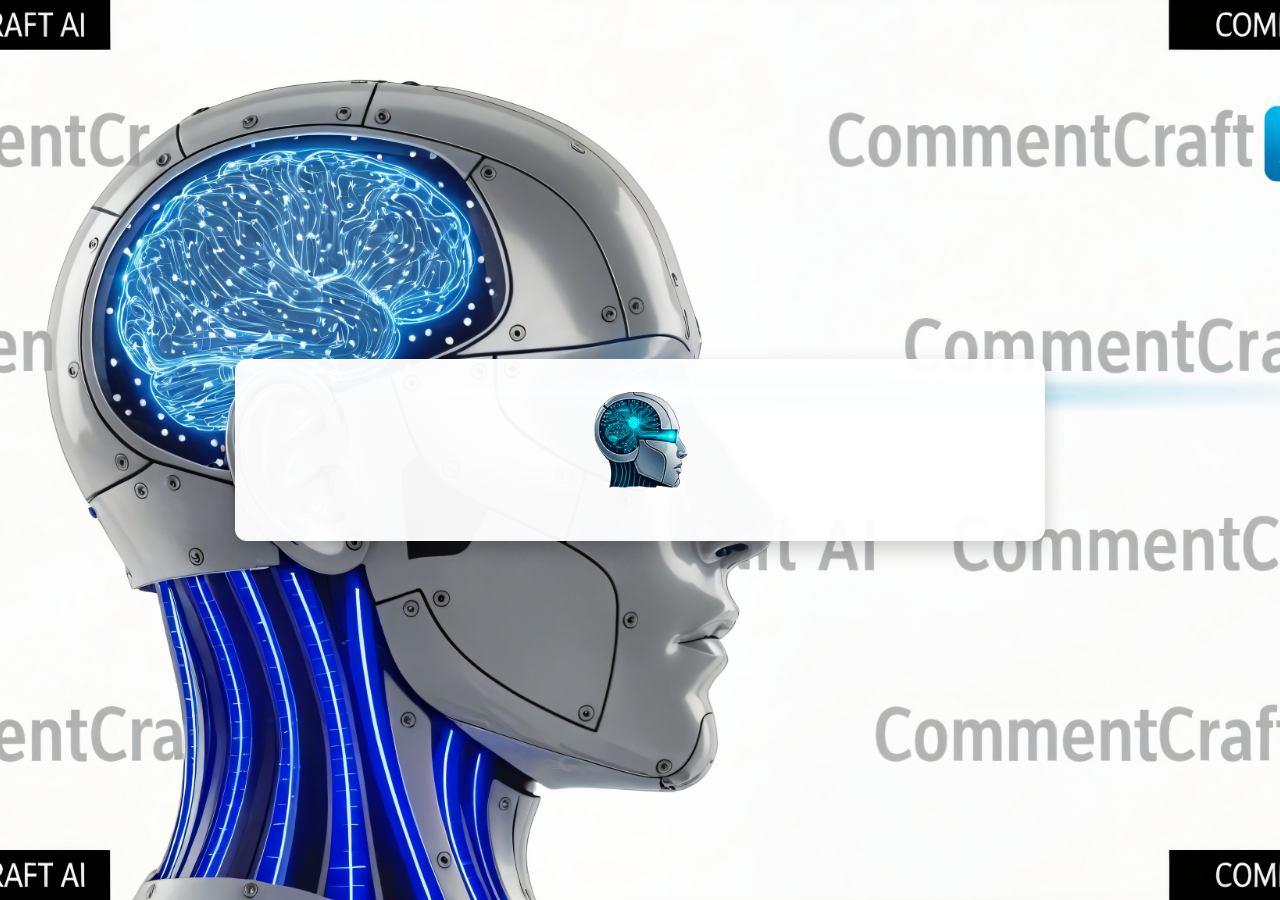
==== index.html @ c4860425 "Add files via upload" ====
<!DOCTYPE html>
<html lang="en">
<head>
    <meta charset="UTF-8">
    <meta name="viewport" content="width=device-width, initial-scale=1.0">
    <title>CommentCraft AI - Smart YouTube Assistant</title>
    <script src="https://cdn.paddle.com/paddle/v2/paddle.js"></script>
    <style>
        body {
            font-family: 'Segoe UI', Tahoma, Geneva, Verdana, sans-serif;
            line-height: 1.5; /* Трохи зменшив висоту рядка */
            margin: 0; padding: 0;
            color: #333;
            background-image: url('images/background.jpg');
            background-size: cover; background-position: center; background-attachment: fixed;
            min-height: 100vh;
            display: flex; flex-direction: column; align-items: center; justify-content: center; /* Центруємо по вертикалі */
        }
        .container {
            background-color: rgba(255, 255, 255, 0.96);
            padding: 30px; /* Зменшив відступи контейнера */
            border-radius: 12px;
            box-shadow: 0 8px 20px rgba(0,0,0,0.2);
            max-width: 750px; /* Трохи зменшив ширину */
            width: 90%;
            margin: 20px;
            text-align: center;
        }
        .logo { max-width: 100px; margin-bottom: 15px; } /* Зменшив лого і відступ */
        h1 { color: #2c3e50; margin: 0 0 5px 0; font-size: 1.8em; } /* Компактніший заголовок */
        .subtitle { color: #555; font-size: 1.1em; margin: 0 0 25px 0; }
        
        /* --- НОВИЙ БЛОК: Сітка для двох колонок --- */
        .content-grid {
            display: flex;
            justify-content: center;
            align-items: stretch;
            gap: 30px; /* Відстань між колонками */
            margin-bottom: 25px;
            text-align: left;
        }
        /* Ліва колонка (Переваги) */
        .features-col {
            flex: 1; /* Займає доступний простір */
        }
        .features-col h3 { margin-top: 0; color: #2c3e50; }
        .features-col ul { padding-left: 20px; margin: 10px 0; }
        .features-col li { margin-bottom: 8px; } /* Щільніший список */

        /* Права колонка (Ціна) */
        .pricing-col {
            flex: 0 0 220px; /* Фіксована ширина для картки ціни */
            display: flex; flex-direction: column; justify-content: center;
        }
        .pricing-card {
            background: #f8f9fa; border: 1px solid #e9ecef;
            padding: 20px; border-radius: 8px;
            text-align: center;
            height: 100%; /* Розтягуємо на всю висоту колонки */
            box-sizing: border-box;
        }
        .pricing-card h3 { margin-top: 0; }
        .price { font-size: 2em; color: #28a745; font-weight: bold; line-height: 1.2; }
        /* ----------------------------------------- */

        .instruction { font-weight: 500; margin-bottom: 0; }

        /* Футер */
        .footer {
            margin-top: 20px; padding-top: 15px; /* Зменшив відступи футера */
            border-top: 1px solid #eee; font-size: 0.85em; color: #666;
        }
        .footer p { margin: 5px 0; }
        .footer a { color: #666; text-decoration: none; margin: 0 8px; }
        .footer a:hover { text-decoration: underline; color: #007bff; }

        /* Адаптивність для мобільних (стовпчики стають один під одним) */
        @media (max-width: 650px) {
            .content-grid { flex-direction: column; gap: 20px; text-align: center; }
            .features-col { text-align: left; display: inline-block; }
            .pricing-col { width: 100%; flex: auto; }
        }

        /* Приховані блоки */
        #payment-view { display: none; }
        #landing-view { display: none; }
    </style>
</head>
<body>

    <div class="container">
        <img src="images/logo128.png" alt="CommentCraft AI Logo" class="logo">

        <div id="landing-view">
            <h1>CommentCraft AI</h1>
            <p class="subtitle">The ultimate AI assistant for YouTube.</p>
            
            <div class="content-grid">
                <div class="features-col">
                    <h3>Why Go Premium?</h3>
                    <ul>
                        <li>✅ Unlimited AI Comment Generations</li>
                        <li>✅ Custom AI Styles & Personas</li>
                        <li>✅ <strong>Generate on Video Page & Studio</strong></li>
                        <li>✅ <strong>Smart Native Interface</strong> (Auto-adapts)</li>
                    </ul>
                </div>

                <div class="pricing-col">
                    <div class="pricing-card" id="pricing">
                        <h3>Premium License</h3>
                        <div class="price">$7.99</div>
                        <p>One-time payment.<br>Lifetime access.</p>
                    </div>
                </div>
            </div>

            <p class="instruction">To upgrade, please click the <strong>"Upgrade" button inside the extension</strong>.</p>
            
            <div class="footer">
                <p>
                    <a href="privacy.html">Privacy Policy</a> | 
                    <a href="terms.html">Terms & Conditions</a> | 
                    <a href="refund.html">Refund Policy</a>
                </p>
                <p>Contact: <a href="mailto:wherethesignalmeetssilence@gmail.com">wherethesignalmeetssilence@gmail.com</a> | &copy; 2025 CommentCraft AI</p>
            </div>
        </div>

        <div id="payment-view">
            <h2 id="payment-title">Processing Payment...</h2>
            <p id="payment-status">Please wait, initializing secure checkout via Paddle.</p>
            <div class="footer">
                <p>Secure payments by Paddle.</p>
            </div>
        </div>

    </div>

    <script>
        function setupPaddle() {
            Paddle.Setup({
                // !!! НЕ ЗАБУДЬ ПОВЕРНУТИ СЮДИ СВІЙ LIVE TOKEN !!!
                token: "live_8fdde7bc3caf576067a8e00788a" 
            });

            const urlParams = new URLSearchParams(window.location.search);
            const transactionId = urlParams.get('_ptxn');

            if (transactionId) {
                // --- РЕЖИМ ОПЛАТИ ---
                document.getElementById('landing-view').style.display = 'none';
                document.getElementById('payment-view').style.display = 'block';
                
                console.log('Transaction ID found:', transactionId);
                
                Paddle.Checkout.open({
                    transactionId: transactionId,
                    successCallback: function(data) {
                        document.getElementById('payment-title').innerText = 'Payment Successful!';
                        document.getElementById('payment-status').innerText = 'Your Premium features are now active. You can close this tab.';
                    },
                    closeCallback: function() {
                        document.getElementById('payment-title').innerText = 'Payment Cancelled';
                        document.getElementById('payment-status').innerText = 'Refresh the page to try again.';
                    }
                });
            } else {
                // --- РЕЖИМ ВІТРИНИ (Для перевірки Paddle) ---
                document.getElementById('landing-view').style.display = 'block';
                document.getElementById('payment-view').style.display = 'none';
            }
        }

        if (window.Paddle) {
            setupPaddle();
        } else {
            document.addEventListener('paddle:loaded', setupPaddle, false);
        }
    </script>
</body>
</html>
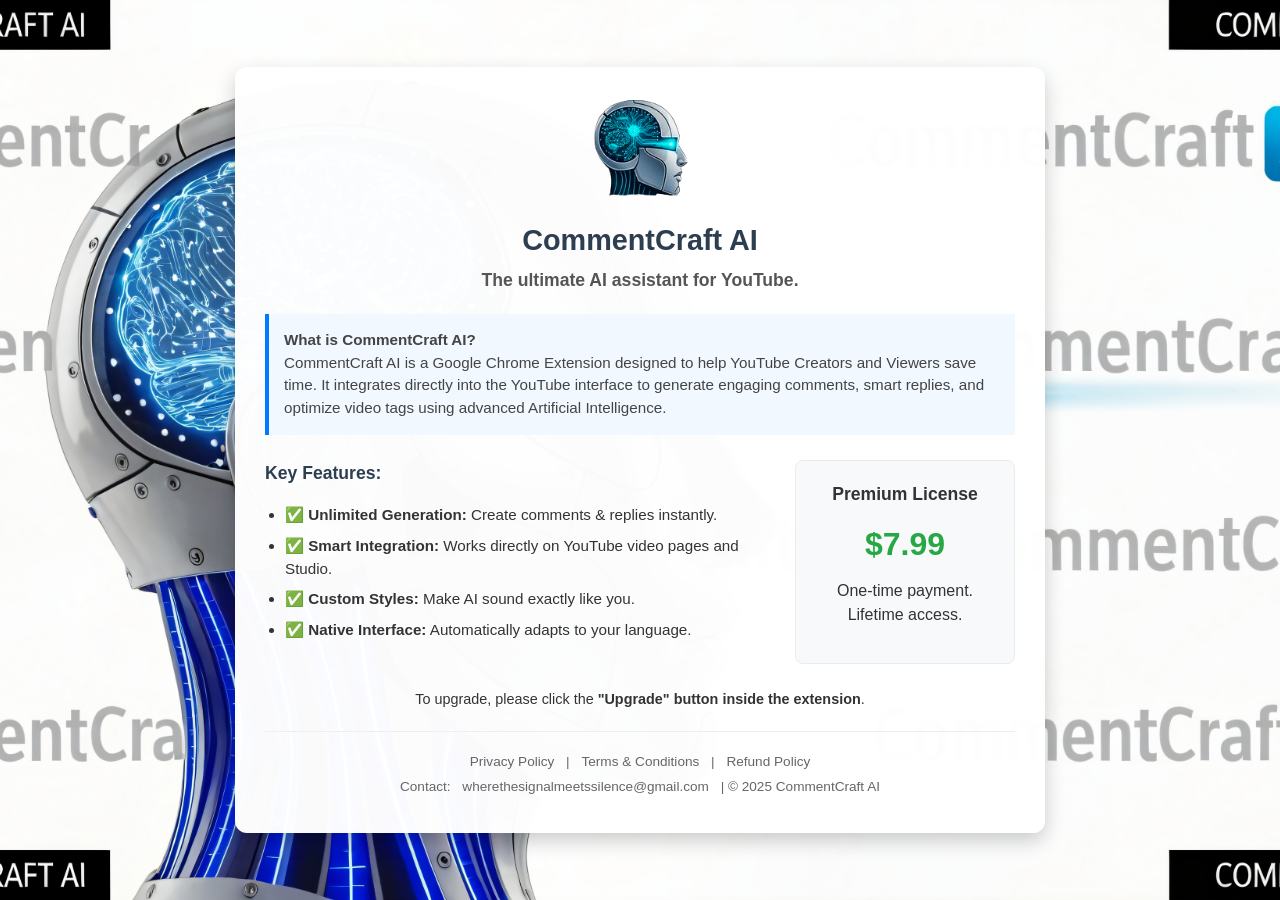
==== commit 66f7466a: "Add files via upload" ====
--- a/index.html
+++ b/index.html
@@ -8,82 +8,87 @@
     <style>
         body {
             font-family: 'Segoe UI', Tahoma, Geneva, Verdana, sans-serif;
-            line-height: 1.5; /* Трохи зменшив висоту рядка */
+            line-height: 1.5;
             margin: 0; padding: 0;
             color: #333;
             background-image: url('images/background.jpg');
             background-size: cover; background-position: center; background-attachment: fixed;
             min-height: 100vh;
-            display: flex; flex-direction: column; align-items: center; justify-content: center; /* Центруємо по вертикалі */
+            display: flex; flex-direction: column; align-items: center; justify-content: center;
         }
         .container {
-            background-color: rgba(255, 255, 255, 0.96);
-            padding: 30px; /* Зменшив відступи контейнера */
+            background-color: rgba(255, 255, 255, 0.98); /* Менш прозорий для чіткості */
+            padding: 30px;
             border-radius: 12px;
             box-shadow: 0 8px 20px rgba(0,0,0,0.2);
-            max-width: 750px; /* Трохи зменшив ширину */
+            max-width: 750px;
             width: 90%;
             margin: 20px;
             text-align: center;
         }
-        .logo { max-width: 100px; margin-bottom: 15px; } /* Зменшив лого і відступ */
-        h1 { color: #2c3e50; margin: 0 0 5px 0; font-size: 1.8em; } /* Компактніший заголовок */
-        .subtitle { color: #555; font-size: 1.1em; margin: 0 0 25px 0; }
+        .logo { max-width: 100px; margin-bottom: 15px; }
+        h1 { color: #2c3e50; margin: 0 0 5px 0; font-size: 1.8em; }
+        .subtitle { color: #555; font-size: 1.1em; margin: 0 0 20px 0; font-weight: bold; }
         
-        /* --- НОВИЙ БЛОК: Сітка для двох колонок --- */
+        /* --- НОВИЙ БЛОК: Опис продукту (Вимога Paddle) --- */
+        .product-description {
+            text-align: left;
+            background-color: #f1f8ff;
+            border-left: 4px solid #007bff;
+            padding: 15px;
+            margin-bottom: 25px;
+            font-size: 0.95em;
+            color: #444;
+        }
+
+        /* Сітка для колонок */
         .content-grid {
             display: flex;
             justify-content: center;
             align-items: stretch;
-            gap: 30px; /* Відстань між колонками */
+            gap: 30px;
             margin-bottom: 25px;
             text-align: left;
         }
-        /* Ліва колонка (Переваги) */
-        .features-col {
-            flex: 1; /* Займає доступний простір */
-        }
-        .features-col h3 { margin-top: 0; color: #2c3e50; }
+        .features-col { flex: 1; }
+        .features-col h3 { margin-top: 0; color: #2c3e50; font-size: 1.1em;}
         .features-col ul { padding-left: 20px; margin: 10px 0; }
-        .features-col li { margin-bottom: 8px; } /* Щільніший список */
+        .features-col li { margin-bottom: 8px; font-size: 0.95em; }
 
-        /* Права колонка (Ціна) */
         .pricing-col {
-            flex: 0 0 220px; /* Фіксована ширина для картки ціни */
+            flex: 0 0 220px;
             display: flex; flex-direction: column; justify-content: center;
         }
         .pricing-card {
             background: #f8f9fa; border: 1px solid #e9ecef;
             padding: 20px; border-radius: 8px;
             text-align: center;
-            height: 100%; /* Розтягуємо на всю висоту колонки */
+            height: 100%;
             box-sizing: border-box;
         }
-        .pricing-card h3 { margin-top: 0; }
+        .pricing-card h3 { margin-top: 0; font-size: 1.1em; }
         .price { font-size: 2em; color: #28a745; font-weight: bold; line-height: 1.2; }
-        /* ----------------------------------------- */
-
-        .instruction { font-weight: 500; margin-bottom: 0; }
+        
+        .instruction { font-weight: 500; margin-bottom: 0; font-size: 0.9em; }
 
         /* Футер */
         .footer {
-            margin-top: 20px; padding-top: 15px; /* Зменшив відступи футера */
+            margin-top: 20px; padding-top: 15px;
             border-top: 1px solid #eee; font-size: 0.85em; color: #666;
         }
         .footer p { margin: 5px 0; }
         .footer a { color: #666; text-decoration: none; margin: 0 8px; }
         .footer a:hover { text-decoration: underline; color: #007bff; }
 
-        /* Адаптивність для мобільних (стовпчики стають один під одним) */
         @media (max-width: 650px) {
             .content-grid { flex-direction: column; gap: 20px; text-align: center; }
             .features-col { text-align: left; display: inline-block; }
             .pricing-col { width: 100%; flex: auto; }
         }
 
-        /* Приховані блоки */
+        /* --- ВАЖЛИВА ЗМІНА: Відображаємо Landing за замовчуванням --- */
+        #landing-view { display: block; } 
         #payment-view { display: none; }
-        #landing-view { display: none; }
     </style>
 </head>
 <body>
@@ -94,15 +99,20 @@
         <div id="landing-view">
             <h1>CommentCraft AI</h1>
             <p class="subtitle">The ultimate AI assistant for YouTube.</p>
+
+            <div class="product-description">
+                <strong>What is CommentCraft AI?</strong><br>
+                CommentCraft AI is a Google Chrome Extension designed to help YouTube Creators and Viewers save time. It integrates directly into the YouTube interface to generate engaging comments, smart replies, and optimize video tags using advanced Artificial Intelligence.
+            </div>
             
             <div class="content-grid">
                 <div class="features-col">
-                    <h3>Why Go Premium?</h3>
+                    <h3>Key Features:</h3>
                     <ul>
-                        <li>✅ Unlimited AI Comment Generations</li>
-                        <li>✅ Custom AI Styles & Personas</li>
-                        <li>✅ <strong>Generate on Video Page & Studio</strong></li>
-                        <li>✅ <strong>Smart Native Interface</strong> (Auto-adapts)</li>
+                        <li>✅ <strong>Unlimited Generation:</strong> Create comments & replies instantly.</li>
+                        <li>✅ <strong>Smart Integration:</strong> Works directly on YouTube video pages and Studio.</li>
+                        <li>✅ <strong>Custom Styles:</strong> Make AI sound exactly like you.</li>
+                        <li>✅ <strong>Native Interface:</strong> Automatically adapts to your language.</li>
                     </ul>
                 </div>
 
@@ -140,7 +150,6 @@
     <script>
         function setupPaddle() {
             Paddle.Setup({
-                // !!! НЕ ЗАБУДЬ ПОВЕРНУТИ СЮДИ СВІЙ LIVE TOKEN !!!
                 token: "live_8fdde7bc3caf576067a8e00788a" 
             });
 
@@ -148,7 +157,7 @@
             const transactionId = urlParams.get('_ptxn');
 
             if (transactionId) {
-                // --- РЕЖИМ ОПЛАТИ ---
+                // Якщо є транзакція - приховуємо Landing і показуємо оплату
                 document.getElementById('landing-view').style.display = 'none';
                 document.getElementById('payment-view').style.display = 'block';
                 
@@ -165,11 +174,8 @@
                         document.getElementById('payment-status').innerText = 'Refresh the page to try again.';
                     }
                 });
-            } else {
-                // --- РЕЖИМ ВІТРИНИ (Для перевірки Paddle) ---
-                document.getElementById('landing-view').style.display = 'block';
-                document.getElementById('payment-view').style.display = 'none';
-            }
+            } 
+            // Якщо транзакції немає - ми нічого не робимо, бо Landing вже visible (display: block)
         }
 
         if (window.Paddle) {
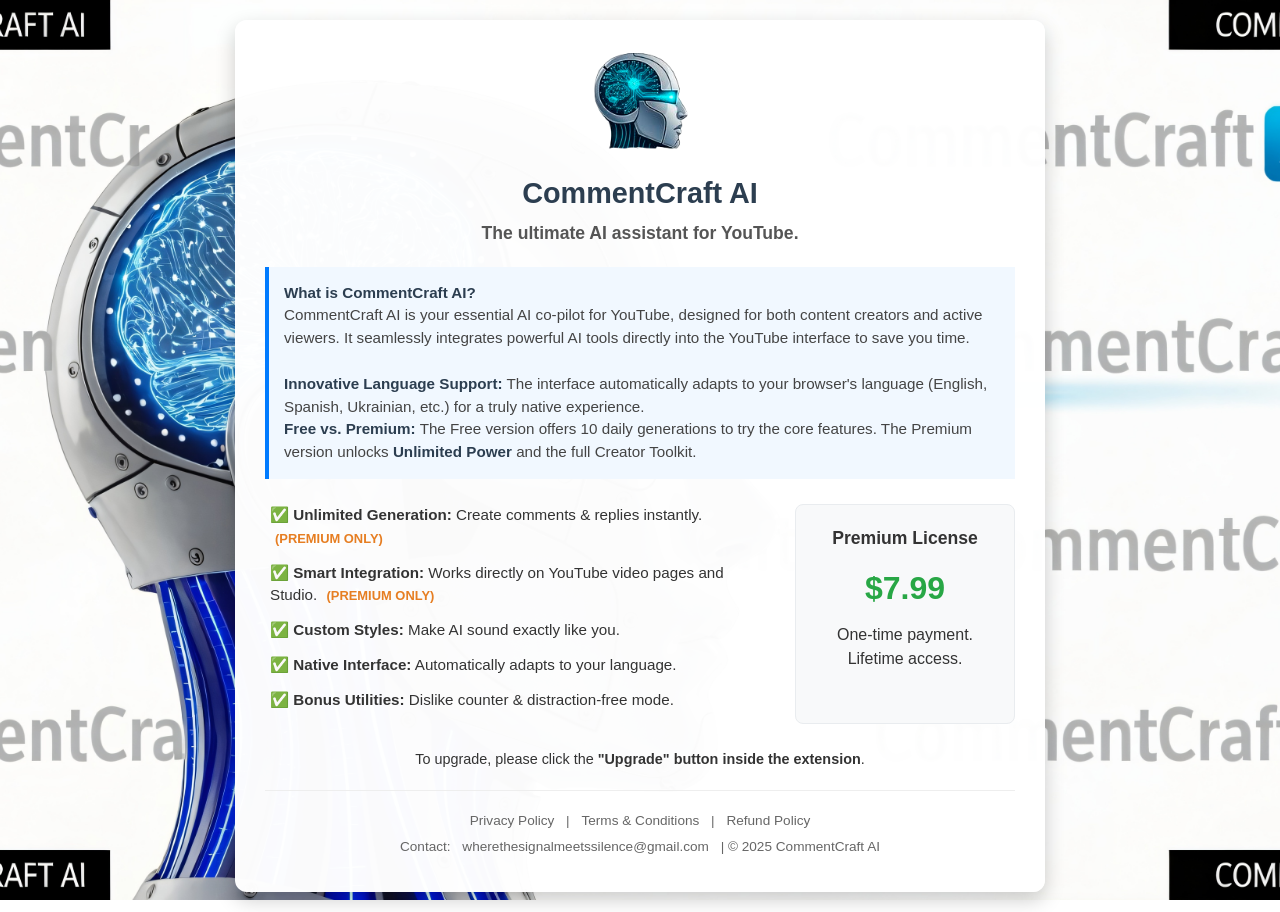
==== commit 2217d88a: "Add files via upload" ====
--- a/index.html
+++ b/index.html
@@ -17,7 +17,7 @@
             display: flex; flex-direction: column; align-items: center; justify-content: center;
         }
         .container {
-            background-color: rgba(255, 255, 255, 0.98); /* Менш прозорий для чіткості */
+            background-color: rgba(255, 255, 255, 0.98);
             padding: 30px;
             border-radius: 12px;
             box-shadow: 0 8px 20px rgba(0,0,0,0.2);
@@ -30,7 +30,7 @@
         h1 { color: #2c3e50; margin: 0 0 5px 0; font-size: 1.8em; }
         .subtitle { color: #555; font-size: 1.1em; margin: 0 0 20px 0; font-weight: bold; }
         
-        /* --- НОВИЙ БЛОК: Опис продукту (Вимога Paddle) --- */
+        /* --- Опис продукту --- */
         .product-description {
             text-align: left;
             background-color: #f1f8ff;
@@ -40,6 +40,7 @@
             font-size: 0.95em;
             color: #444;
         }
+        .product-description strong { color: #2c3e50; }
 
         /* Сітка для колонок */
         .content-grid {
@@ -50,10 +51,18 @@
             margin-bottom: 25px;
             text-align: left;
         }
-        .features-col { flex: 1; }
-        .features-col h3 { margin-top: 0; color: #2c3e50; font-size: 1.1em;}
-        .features-col ul { padding-left: 20px; margin: 10px 0; }
-        .features-col li { margin-bottom: 8px; font-size: 0.95em; }
+        .features-col { flex: 1; display: flex; align-items: center; }
+        .features-col ul { padding-left: 5px; margin: 0; list-style: none; }
+        .features-col li { margin-bottom: 12px; font-size: 0.95em; }
+        
+        /* Стиль для мітки Premium Only */
+        .premium-tag {
+            color: #e67e22; /* Помаранчевий колір */
+            font-weight: bold;
+            font-size: 0.85em;
+            margin-left: 5px;
+            text-transform: uppercase;
+        }
 
         .pricing-col {
             flex: 0 0 220px;
@@ -82,11 +91,10 @@
 
         @media (max-width: 650px) {
             .content-grid { flex-direction: column; gap: 20px; text-align: center; }
-            .features-col { text-align: left; display: inline-block; }
+            .features-col { text-align: left; display: block; }
             .pricing-col { width: 100%; flex: auto; }
         }
 
-        /* --- ВАЖЛИВА ЗМІНА: Відображаємо Landing за замовчуванням --- */
         #landing-view { display: block; } 
         #payment-view { display: none; }
     </style>
@@ -102,17 +110,19 @@
 
             <div class="product-description">
                 <strong>What is CommentCraft AI?</strong><br>
-                CommentCraft AI is a Google Chrome Extension designed to help YouTube Creators and Viewers save time. It integrates directly into the YouTube interface to generate engaging comments, smart replies, and optimize video tags using advanced Artificial Intelligence.
+                CommentCraft AI is your essential AI co-pilot for YouTube, designed for both content creators and active viewers. It seamlessly integrates powerful AI tools directly into the YouTube interface to save you time.<br><br>
+                <strong>Innovative Language Support:</strong> The interface automatically adapts to your browser's language (English, Spanish, Ukrainian, etc.) for a truly native experience.<br>
+                <strong>Free vs. Premium:</strong> The Free version offers 10 daily generations to try the core features. The Premium version unlocks <strong>Unlimited Power</strong> and the full Creator Toolkit.
             </div>
             
             <div class="content-grid">
                 <div class="features-col">
-                    <h3>Key Features:</h3>
                     <ul>
-                        <li>✅ <strong>Unlimited Generation:</strong> Create comments & replies instantly.</li>
-                        <li>✅ <strong>Smart Integration:</strong> Works directly on YouTube video pages and Studio.</li>
+                        <li>✅ <strong>Unlimited Generation:</strong> Create comments & replies instantly. <span class="premium-tag">(Premium Only)</span></li>
+                        <li>✅ <strong>Smart Integration:</strong> Works directly on YouTube video pages and Studio. <span class="premium-tag">(Premium Only)</span></li>
                         <li>✅ <strong>Custom Styles:</strong> Make AI sound exactly like you.</li>
                         <li>✅ <strong>Native Interface:</strong> Automatically adapts to your language.</li>
+                        <li>✅ <strong>Bonus Utilities:</strong> Dislike counter & distraction-free mode.</li>
                     </ul>
                 </div>
 
@@ -175,7 +185,6 @@
                     }
                 });
             } 
-            // Якщо транзакції немає - ми нічого не робимо, бо Landing вже visible (display: block)
         }
 
         if (window.Paddle) {
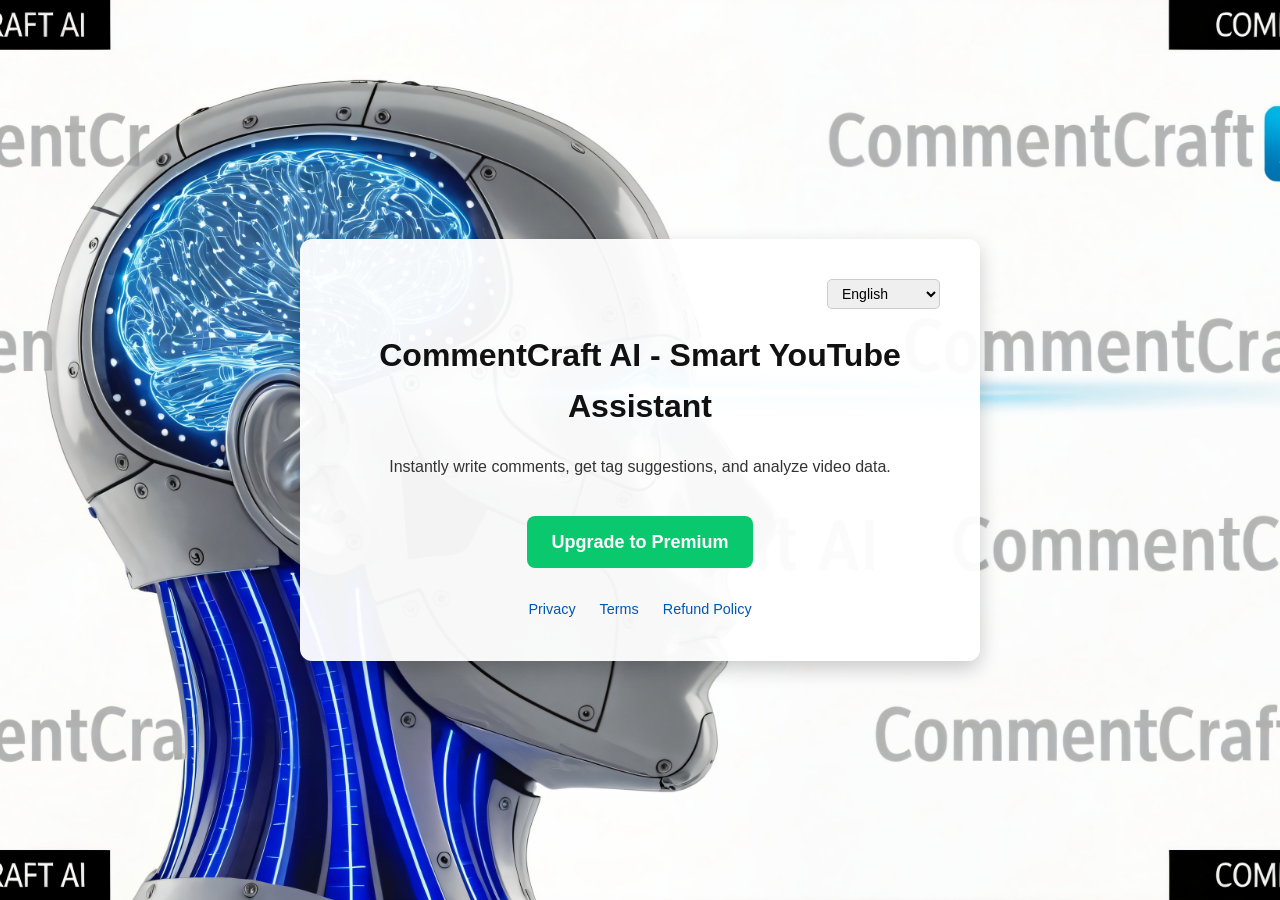
==== commit b9c93475: "Add files via upload" ====
--- a/index.html
+++ b/index.html
@@ -3,195 +3,34 @@
 <head>
     <meta charset="UTF-8">
     <meta name="viewport" content="width=device-width, initial-scale=1.0">
-    <title>CommentCraft AI - Smart YouTube Assistant</title>
-    <script src="https://cdn.paddle.com/paddle/v2/paddle.js"></script>
-    <style>
-        body {
-            font-family: 'Segoe UI', Tahoma, Geneva, Verdana, sans-serif;
-            line-height: 1.5;
-            margin: 0; padding: 0;
-            color: #333;
-            background-image: url('images/background.jpg');
-            background-size: cover; background-position: center; background-attachment: fixed;
-            min-height: 100vh;
-            display: flex; flex-direction: column; align-items: center; justify-content: center;
-        }
-        .container {
-            background-color: rgba(255, 255, 255, 0.98);
-            padding: 30px;
-            border-radius: 12px;
-            box-shadow: 0 8px 20px rgba(0,0,0,0.2);
-            max-width: 750px;
-            width: 90%;
-            margin: 20px;
-            text-align: center;
-        }
-        .logo { max-width: 100px; margin-bottom: 15px; }
-        h1 { color: #2c3e50; margin: 0 0 5px 0; font-size: 1.8em; }
-        .subtitle { color: #555; font-size: 1.1em; margin: 0 0 20px 0; font-weight: bold; }
+    <title>CommentCraft AI</title>
+    <link rel="stylesheet" href="site.css">
+</head>
+<body class="index-container">
+    <div class="index-box">
+        <div class="lang-switcher">
+            <select id="lang-selector">
+                <option value="en">English</option>
+                <option value="uk">Українська</option>
+                <option value="fr">Français</option>
+                <option value="de">Deutsch</option>
+                <option value="pl">Polski</option>
+            </select>
+        </div>
         
-        /* --- Опис продукту --- */
-        .product-description {
-            text-align: left;
-            background-color: #f1f8ff;
-            border-left: 4px solid #007bff;
-            padding: 15px;
-            margin-bottom: 25px;
-            font-size: 0.95em;
-            color: #444;
-        }
-        .product-description strong { color: #2c3e50; }
+        <h1 data-i18n="idx_title">CommentCraft AI</h1>
+        <p data-i18n="idx_desc">Instantly write comments, get tag suggestions, and analyze video data.</p>
+        
+        <a href="#" class="buy-button" data-i18n="idx_btn_buy">Upgrade to Premium</a>
 
-        /* Сітка для колонок */
-        .content-grid {
-            display: flex;
-            justify-content: center;
-            align-items: stretch;
-            gap: 30px;
-            margin-bottom: 25px;
-            text-align: left;
-        }
-        .features-col { flex: 1; display: flex; align-items: center; }
-        .features-col ul { padding-left: 5px; margin: 0; list-style: none; }
-        .features-col li { margin-bottom: 12px; font-size: 0.95em; }
-        
-        /* Стиль для мітки Premium Only */
-        .premium-tag {
-            color: #e67e22; /* Помаранчевий колір */
-            font-weight: bold;
-            font-size: 0.85em;
-            margin-left: 5px;
-            text-transform: uppercase;
-        }
-
-        .pricing-col {
-            flex: 0 0 220px;
-            display: flex; flex-direction: column; justify-content: center;
-        }
-        .pricing-card {
-            background: #f8f9fa; border: 1px solid #e9ecef;
-            padding: 20px; border-radius: 8px;
-            text-align: center;
-            height: 100%;
-            box-sizing: border-box;
-        }
-        .pricing-card h3 { margin-top: 0; font-size: 1.1em; }
-        .price { font-size: 2em; color: #28a745; font-weight: bold; line-height: 1.2; }
-        
-        .instruction { font-weight: 500; margin-bottom: 0; font-size: 0.9em; }
-
-        /* Футер */
-        .footer {
-            margin-top: 20px; padding-top: 15px;
-            border-top: 1px solid #eee; font-size: 0.85em; color: #666;
-        }
-        .footer p { margin: 5px 0; }
-        .footer a { color: #666; text-decoration: none; margin: 0 8px; }
-        .footer a:hover { text-decoration: underline; color: #007bff; }
-
-        @media (max-width: 650px) {
-            .content-grid { flex-direction: column; gap: 20px; text-align: center; }
-            .features-col { text-align: left; display: block; }
-            .pricing-col { width: 100%; flex: auto; }
-        }
-
-        #landing-view { display: block; } 
-        #payment-view { display: none; }
-    </style>
-</head>
-<body>
-
-    <div class="container">
-        <img src="images/logo128.png" alt="CommentCraft AI Logo" class="logo">
-
-        <div id="landing-view">
-            <h1>CommentCraft AI</h1>
-            <p class="subtitle">The ultimate AI assistant for YouTube.</p>
-
-            <div class="product-description">
-                <strong>What is CommentCraft AI?</strong><br>
-                CommentCraft AI is your essential AI co-pilot for YouTube, designed for both content creators and active viewers. It seamlessly integrates powerful AI tools directly into the YouTube interface to save you time.<br><br>
-                <strong>Innovative Language Support:</strong> The interface automatically adapts to your browser's language (English, Spanish, Ukrainian, etc.) for a truly native experience.<br>
-                <strong>Free vs. Premium:</strong> The Free version offers 10 daily generations to try the core features. The Premium version unlocks <strong>Unlimited Power</strong> and the full Creator Toolkit.
-            </div>
-            
-            <div class="content-grid">
-                <div class="features-col">
-                    <ul>
-                        <li>✅ <strong>Unlimited Generation:</strong> Create comments & replies instantly. <span class="premium-tag">(Premium Only)</span></li>
-                        <li>✅ <strong>Smart Integration:</strong> Works directly on YouTube video pages and Studio. <span class="premium-tag">(Premium Only)</span></li>
-                        <li>✅ <strong>Custom Styles:</strong> Make AI sound exactly like you.</li>
-                        <li>✅ <strong>Native Interface:</strong> Automatically adapts to your language.</li>
-                        <li>✅ <strong>Bonus Utilities:</strong> Dislike counter & distraction-free mode.</li>
-                    </ul>
-                </div>
-
-                <div class="pricing-col">
-                    <div class="pricing-card" id="pricing">
-                        <h3>Premium License</h3>
-                        <div class="price">$7.99</div>
-                        <p>One-time payment.<br>Lifetime access.</p>
-                    </div>
-                </div>
-            </div>
-
-            <p class="instruction">To upgrade, please click the <strong>"Upgrade" button inside the extension</strong>.</p>
-            
-            <div class="footer">
-                <p>
-                    <a href="privacy.html">Privacy Policy</a> | 
-                    <a href="terms.html">Terms & Conditions</a> | 
-                    <a href="refund.html">Refund Policy</a>
-                </p>
-                <p>Contact: <a href="mailto:wherethesignalmeetssilence@gmail.com">wherethesignalmeetssilence@gmail.com</a> | &copy; 2025 CommentCraft AI</p>
-            </div>
+        <div class="nav-links">
+            <a href="privacy.html" data-i18n="nav_privacy">Privacy Policy</a>
+            <a href="terms.html" data-i18n="nav_terms">Terms of Service</a>
+            <a href="refund.html" data-i18n="nav_refund">Refund Policy</a>
         </div>
-
-        <div id="payment-view">
-            <h2 id="payment-title">Processing Payment...</h2>
-            <p id="payment-status">Please wait, initializing secure checkout via Paddle.</p>
-            <div class="footer">
-                <p>Secure payments by Paddle.</p>
-            </div>
-        </div>
-
     </div>
 
-    <script>
-        function setupPaddle() {
-            Paddle.Setup({
-                token: "live_8fdde7bc3caf576067a8e00788a" 
-            });
-
-            const urlParams = new URLSearchParams(window.location.search);
-            const transactionId = urlParams.get('_ptxn');
-
-            if (transactionId) {
-                // Якщо є транзакція - приховуємо Landing і показуємо оплату
-                document.getElementById('landing-view').style.display = 'none';
-                document.getElementById('payment-view').style.display = 'block';
-                
-                console.log('Transaction ID found:', transactionId);
-                
-                Paddle.Checkout.open({
-                    transactionId: transactionId,
-                    successCallback: function(data) {
-                        document.getElementById('payment-title').innerText = 'Payment Successful!';
-                        document.getElementById('payment-status').innerText = 'Your Premium features are now active. You can close this tab.';
-                    },
-                    closeCallback: function() {
-                        document.getElementById('payment-title').innerText = 'Payment Cancelled';
-                        document.getElementById('payment-status').innerText = 'Refresh the page to try again.';
-                    }
-                });
-            } 
-        }
-
-        if (window.Paddle) {
-            setupPaddle();
-        } else {
-            document.addEventListener('paddle:loaded', setupPaddle, false);
-        }
-    </script>
+    <script src="translations.js"></script>
+    <script src="language.js"></script>
 </body>
 </html>
--- a/site.css
+++ b/site.css
@@ -0,0 +1,57 @@
+body {
+    font-family: -apple-system, BlinkMacSystemFont, 'Segoe UI', Roboto, Helvetica, Arial, sans-serif;
+    line-height: 1.6;
+    margin: 0;
+    padding: 0;
+    color: #333;
+    background-color: #f9f9f9;
+}
+.page-container {
+    max-width: 800px;
+    margin: 40px auto;
+    padding: 30px;
+    background-color: #fff;
+    border-radius: 12px;
+    box-shadow: 0 4px 15px rgba(0,0,0,0.05);
+}
+.index-container {
+    text-align: center;
+    background-image: url('images/background.jpg');
+    background-size: cover;
+    background-position: center;
+    background-attachment: fixed;
+    min-height: 100vh;
+    display: flex;
+    flex-direction: column;
+    align-items: center;
+    justify-content: center;
+}
+.index-box {
+    background-color: rgba(255, 255, 255, 0.95);
+    padding: 40px;
+    border-radius: 12px;
+    box-shadow: 0 8px 20px rgba(0,0,0,0.2);
+    max-width: 600px;
+    width: 90%;
+}
+h1, h2 { color: #111; }
+h2 { border-bottom: 1px solid #eee; padding-bottom: 5px; margin-top: 30px; }
+.nav-links { margin-top: 30px; font-size: 0.9em; text-align: center; }
+.nav-links a { color: #0056b3; text-decoration: none; margin: 0 10px; }
+.nav-links a:hover { text-decoration: underline; }
+.lang-switcher { text-align: right; margin-bottom: 20px; }
+.lang-switcher select { padding: 5px 10px; border-radius: 5px; border: 1px solid #ccc; font-size: 14px; }
+.buy-button {
+    display: inline-block;
+    background-color: #0ac86e;
+    color: white;
+    padding: 12px 24px;
+    text-decoration: none;
+    font-size: 18px;
+    font-weight: bold;
+    border-radius: 8px;
+    margin-top: 20px;
+    transition: background 0.3s;
+}
+.buy-button:hover { background-color: #08a359; }
+code { background-color: #f4f4f4; padding: 2px 5px; border-radius: 4px; }
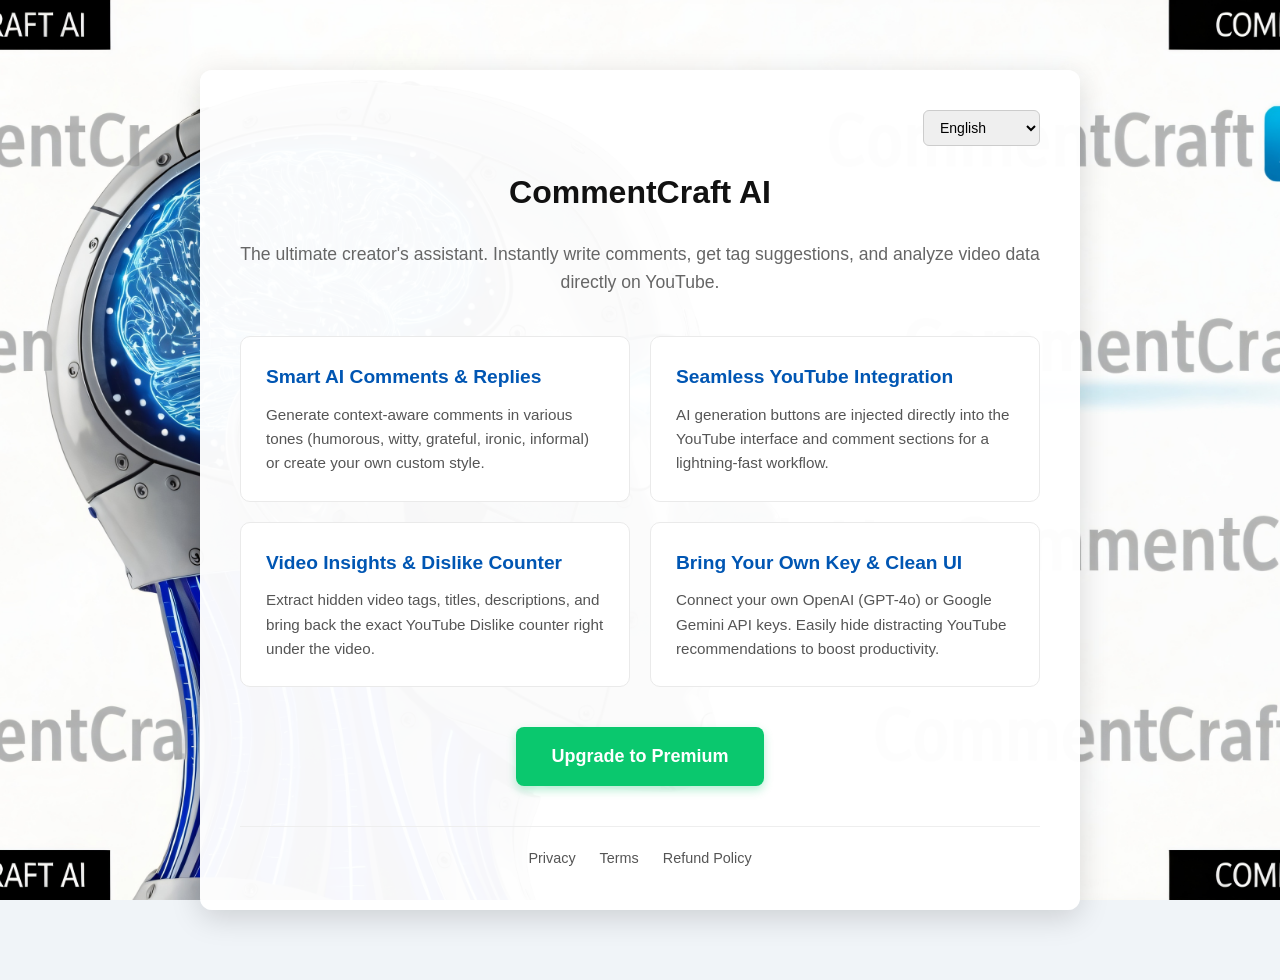
==== commit 6ba751aa: "Add files via upload" ====
--- a/index.html
+++ b/index.html
@@ -19,8 +19,27 @@
         </div>
         
         <h1 data-i18n="idx_title">CommentCraft AI</h1>
-        <p data-i18n="idx_desc">Instantly write comments, get tag suggestions, and analyze video data.</p>
+        <p data-i18n="idx_desc" style="font-size: 1.1em; color: #666;">Instantly write comments, get tag suggestions, and analyze video data directly on YouTube.</p>
         
+        <div class="features-grid">
+            <div class="feature-card">
+                <h3 data-i18n="feat1_title">Smart AI Comments & Replies</h3>
+                <p data-i18n="feat1_desc">Generate context-aware comments in various tones (humorous, witty, grateful, ironic, or your custom style).</p>
+            </div>
+            <div class="feature-card">
+                <h3 data-i18n="feat2_title">Seamless YouTube Integration</h3>
+                <p data-i18n="feat2_desc">AI generation buttons are injected directly into the YouTube player and comment sections for a smooth workflow.</p>
+            </div>
+            <div class="feature-card">
+                <h3 data-i18n="feat3_title">Video Insights & Dislike API</h3>
+                <p data-i18n="feat3_desc">Extract video tags, descriptions, and bring back the hidden YouTube Dislike counter directly on the page.</p>
+            </div>
+            <div class="feature-card">
+                <h3 data-i18n="feat4_title">Bring Your Own Key & Clean UI</h3>
+                <p data-i18n="feat4_desc">Supports your own OpenAI (GPT) or Gemini API keys. Hide distracting YouTube recommendations for better focus.</p>
+            </div>
+        </div>
+
         <a href="#" class="buy-button" data-i18n="idx_btn_buy">Upgrade to Premium</a>
 
         <div class="nav-links">
--- a/site.css
+++ b/site.css
@@ -16,6 +16,7 @@
 }
 .index-container {
     text-align: center;
+    background-color: #f0f4f8; /* Запасний колір, якщо картинка не завантажиться */
     background-image: url('images/background.jpg');
     background-size: cover;
     background-position: center;
@@ -25,33 +26,68 @@
     flex-direction: column;
     align-items: center;
     justify-content: center;
+    padding: 40px 20px;
 }
 .index-box {
-    background-color: rgba(255, 255, 255, 0.95);
+    background-color: rgba(255, 255, 255, 0.97);
     padding: 40px;
     border-radius: 12px;
-    box-shadow: 0 8px 20px rgba(0,0,0,0.2);
-    max-width: 600px;
-    width: 90%;
+    box-shadow: 0 8px 30px rgba(0,0,0,0.15);
+    max-width: 800px;
+    width: 100%;
 }
 h1, h2 { color: #111; }
 h2 { border-bottom: 1px solid #eee; padding-bottom: 5px; margin-top: 30px; }
-.nav-links { margin-top: 30px; font-size: 0.9em; text-align: center; }
-.nav-links a { color: #0056b3; text-decoration: none; margin: 0 10px; }
-.nav-links a:hover { text-decoration: underline; }
+.nav-links { margin-top: 40px; font-size: 0.9em; text-align: center; border-top: 1px solid #eee; padding-top: 20px;}
+.nav-links a { color: #555; text-decoration: none; margin: 0 10px; transition: color 0.2s; }
+.nav-links a:hover { color: #0ac86e; text-decoration: none; }
 .lang-switcher { text-align: right; margin-bottom: 20px; }
-.lang-switcher select { padding: 5px 10px; border-radius: 5px; border: 1px solid #ccc; font-size: 14px; }
+.lang-switcher select { padding: 8px 12px; border-radius: 6px; border: 1px solid #ccc; font-size: 14px; cursor: pointer; outline: none;}
+
+/* Нові стилі для сітки можливостей */
+.features-grid {
+    display: grid;
+    grid-template-columns: repeat(auto-fit, minmax(300px, 1fr));
+    gap: 20px;
+    margin-top: 40px;
+    margin-bottom: 30px;
+    text-align: left;
+}
+.feature-card {
+    background: #fff;
+    padding: 25px;
+    border-radius: 10px;
+    border: 1px solid #eaeaea;
+    transition: transform 0.2s, box-shadow 0.2s;
+}
+.feature-card:hover {
+    transform: translateY(-3px);
+    box-shadow: 0 6px 15px rgba(0,0,0,0.08);
+}
+.feature-card h3 {
+    margin-top: 0;
+    color: #0056b3;
+    font-size: 1.2em;
+    margin-bottom: 10px;
+}
+.feature-card p {
+    margin: 0;
+    font-size: 0.95em;
+    color: #555;
+}
+
 .buy-button {
     display: inline-block;
     background-color: #0ac86e;
     color: white;
-    padding: 12px 24px;
+    padding: 15px 35px;
     text-decoration: none;
     font-size: 18px;
     font-weight: bold;
     border-radius: 8px;
-    margin-top: 20px;
-    transition: background 0.3s;
+    margin-top: 10px;
+    transition: background 0.3s, transform 0.1s;
+    box-shadow: 0 4px 10px rgba(10, 200, 110, 0.3);
 }
-.buy-button:hover { background-color: #08a359; }
+.buy-button:hover { background-color: #08a359; transform: translateY(-2px); }
 code { background-color: #f4f4f4; padding: 2px 5px; border-radius: 4px; }
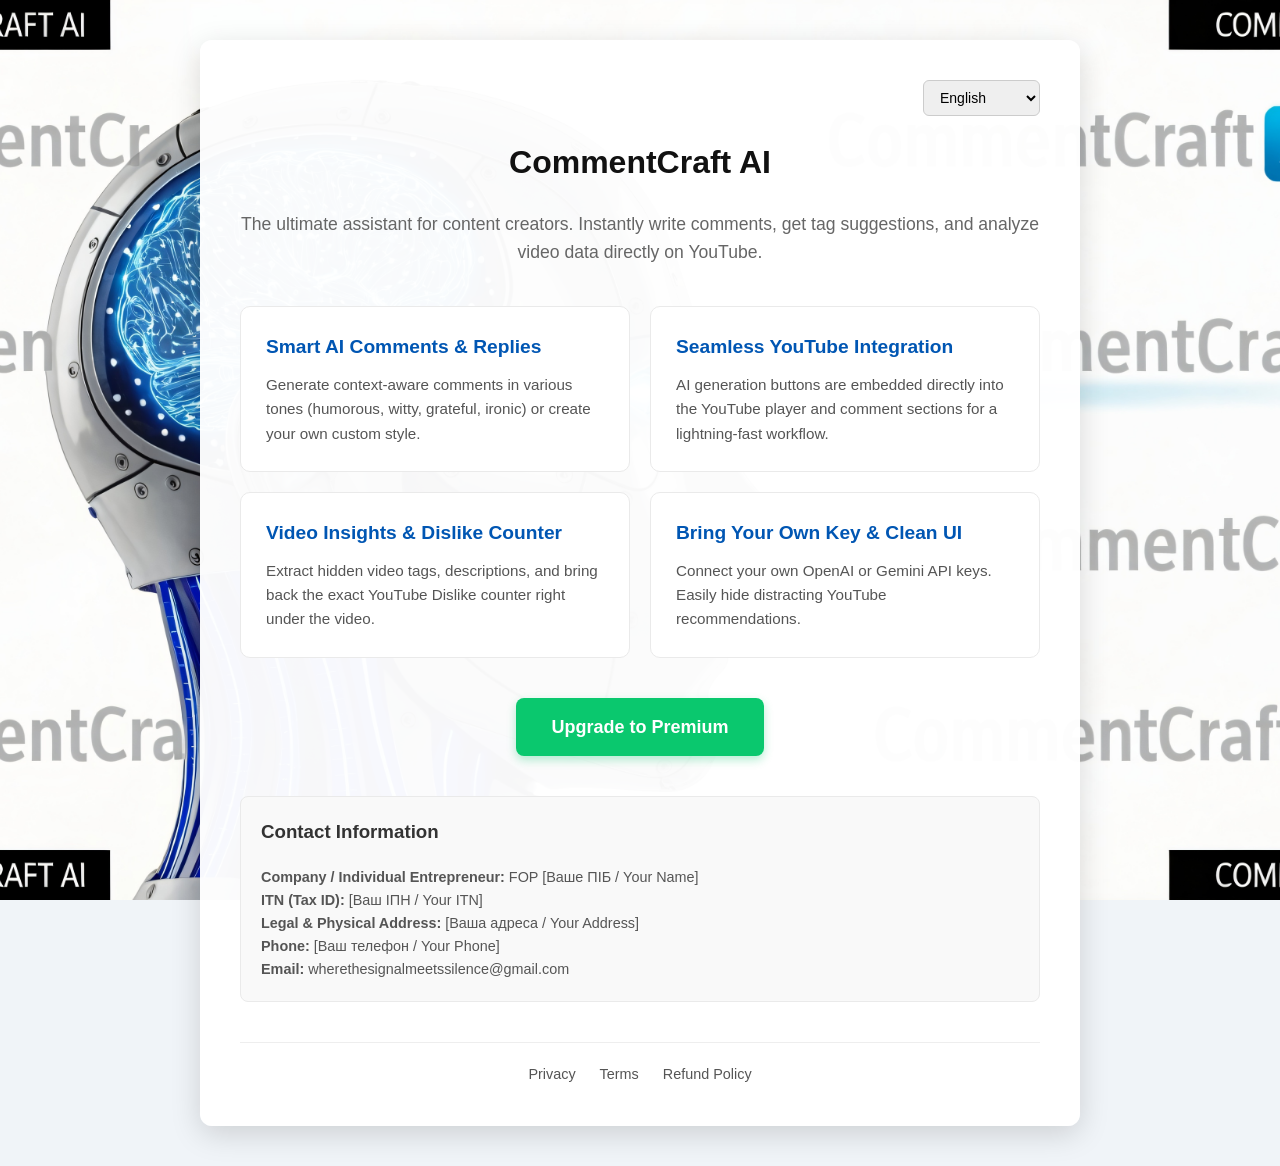
==== commit d36cf261: "Add files via upload" ====
--- a/index.html
+++ b/index.html
@@ -42,6 +42,11 @@
 
         <a href="#" class="buy-button" data-i18n="idx_btn_buy">Upgrade to Premium</a>
 
+        <div style="margin-top: 40px; text-align: left; padding: 20px; background: #f9f9f9; border-radius: 8px; border: 1px solid #eaeaea;">
+            <h3 data-i18n="contact_title" style="margin-top: 0; color: #333;">Contact Information</h3>
+            <p data-i18n="contact_details" style="font-size: 0.9em; color: #555; margin-bottom: 0;"></p>
+        </div>
+
         <div class="nav-links">
             <a href="privacy.html" data-i18n="nav_privacy">Privacy Policy</a>
             <a href="terms.html" data-i18n="nav_terms">Terms of Service</a>
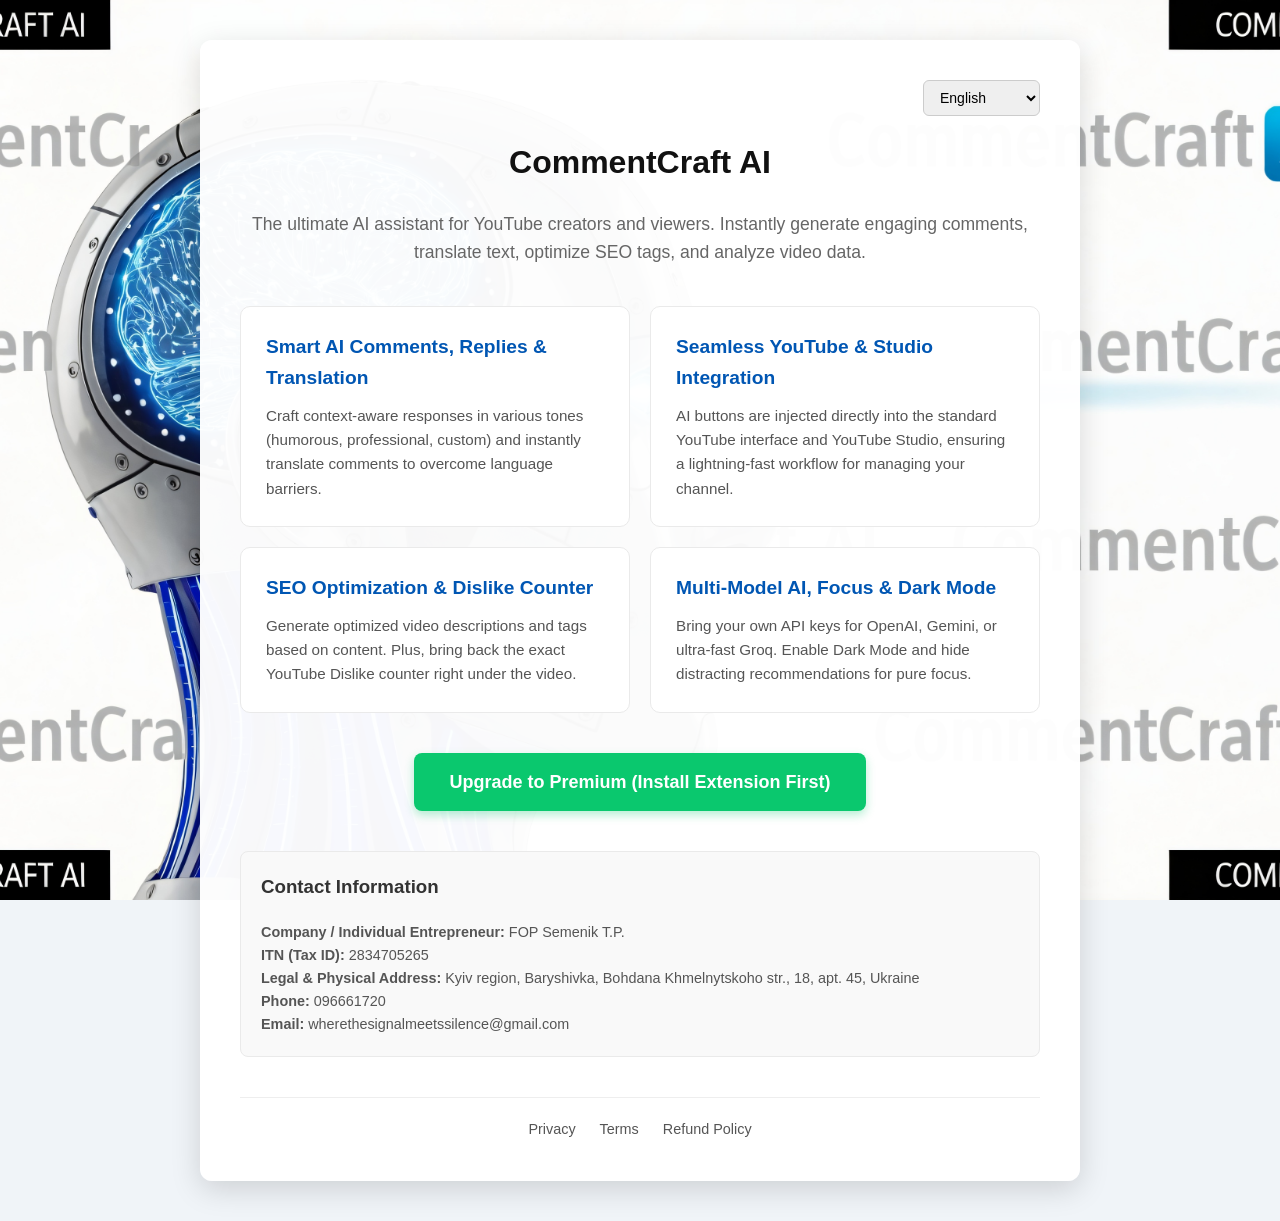
==== commit 75862650: "Add files via upload" ====
--- a/index.html
+++ b/index.html
@@ -40,7 +40,9 @@
             </div>
         </div>
 
-        <a href="#" class="buy-button" data-i18n="idx_btn_buy">Upgrade to Premium</a>
+        <a href="https://chromewebstore.google.com/detail/https://chromewebstore.google.com/detail/commentcraft-ai-youtubers/noalilelennkhaakdagfkkgddkdmmcpj?utm_source=item-share-cb" class="buy-button" target="_blank">
+            <span data-i18n="idx_btn_buy">Upgrade to Premium</span> (Install Extension First)
+        </a>
 
         <div style="margin-top: 40px; text-align: left; padding: 20px; background: #f9f9f9; border-radius: 8px; border: 1px solid #eaeaea;">
             <h3 data-i18n="contact_title" style="margin-top: 0; color: #333;">Contact Information</h3>
